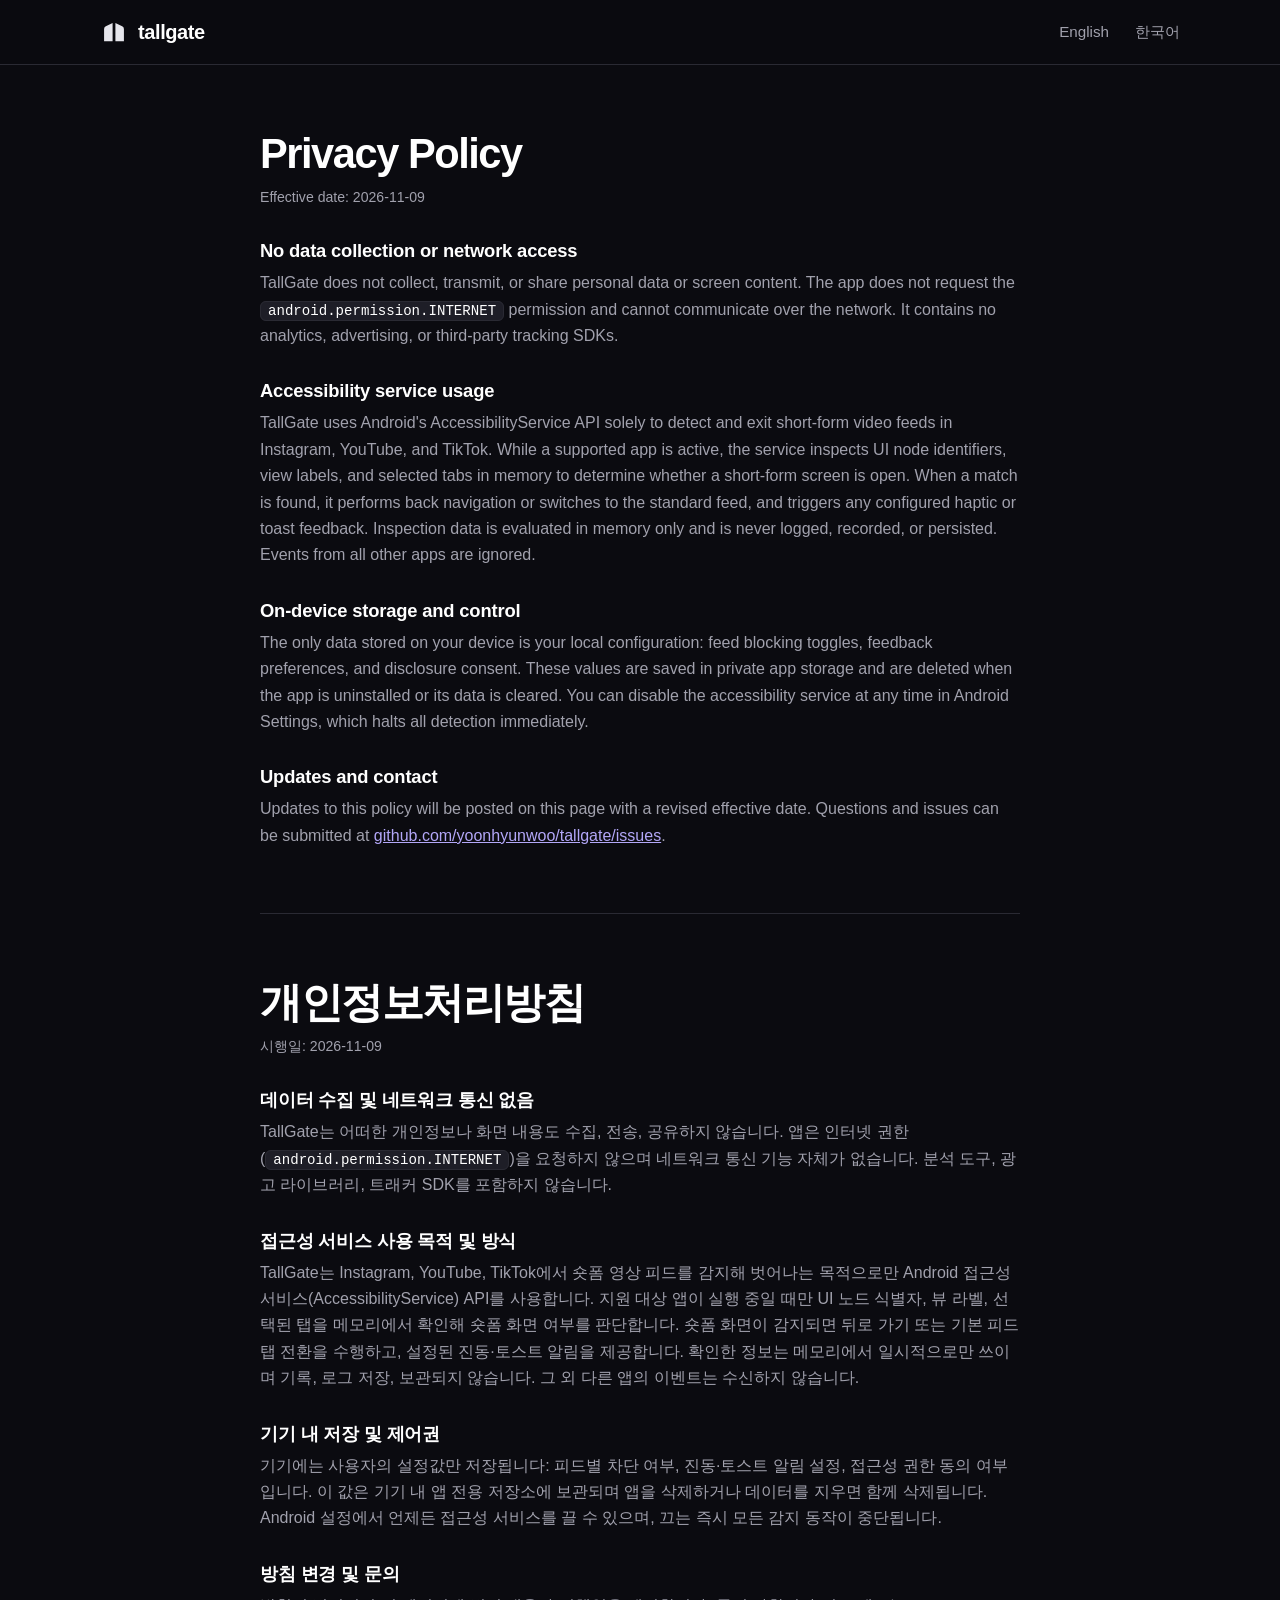
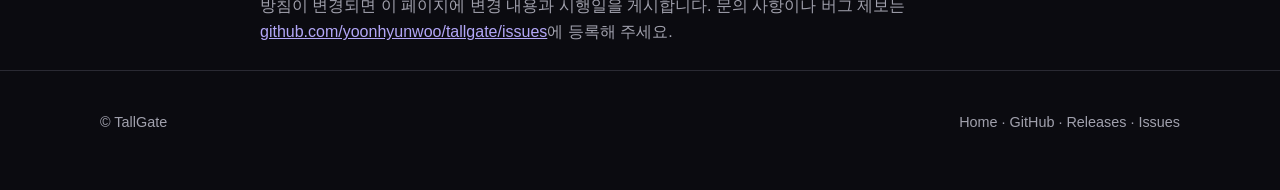
==== docs/privacy.html @ da76ae65 "docs: add privacy policy, refresh landing copy, drop unused .ico style" ====
<!doctype html>
<html lang="en">
<head>
  <meta charset="utf-8">
  <meta name="viewport" content="width=device-width, initial-scale=1">
  <title>Privacy Policy · TallGate</title>
  <meta name="description" content="TallGate privacy policy. No personal data or screen content is collected, stored off-device, or shared. The app has no internet permission.">
  <meta name="theme-color" content="#0b0b10">
  <link rel="icon" href="assets/favicon-32.png" type="image/png" sizes="32x32">
  <link rel="icon" href="assets/favicon-192.png" type="image/png" sizes="192x192">
  <link rel="apple-touch-icon" href="assets/apple-touch-icon.png">
  <link rel="stylesheet" href="style.css">
</head>
<body>

<header class="nav">
  <div class="wrap">
    <a class="brand" href="index.html"><img src="assets/logo.svg" alt="">tallgate</a>
    <nav class="nav-links">
      <a href="#en">English</a>
      <a href="#ko">한국어</a>
    </nav>
  </div>
</header>

<main>
  <article class="wrap doc" id="en" lang="en">
    <h1>Privacy Policy</h1>
    <p class="meta">Effective date: 2026-11-09</p>

    <h2>No data collection or network access</h2>
    <p>TallGate does not collect, transmit, or share personal data or screen content. The app does not request the <code>android.permission.INTERNET</code> permission and cannot communicate over the network. It contains no analytics, advertising, or third-party tracking SDKs.</p>

    <h2>Accessibility service usage</h2>
    <p>TallGate uses Android's AccessibilityService API solely to detect and exit short-form video feeds in Instagram, YouTube, and TikTok. While a supported app is active, the service inspects UI node identifiers, view labels, and selected tabs in memory to determine whether a short-form screen is open. When a match is found, it performs back navigation or switches to the standard feed, and triggers any configured haptic or toast feedback. Inspection data is evaluated in memory only and is never logged, recorded, or persisted. Events from all other apps are ignored.</p>

    <h2>On-device storage and control</h2>
    <p>The only data stored on your device is your local configuration: feed blocking toggles, feedback preferences, and disclosure consent. These values are saved in private app storage and are deleted when the app is uninstalled or its data is cleared. You can disable the accessibility service at any time in Android Settings, which halts all detection immediately.</p>

    <h2>Updates and contact</h2>
    <p>Updates to this policy will be posted on this page with a revised effective date. Questions and issues can be submitted at <a href="https://github.com/yoonhyunwoo/tallgate/issues">github.com/yoonhyunwoo/tallgate/issues</a>.</p>
  </article>

  <article class="wrap doc" id="ko" lang="ko">
    <h1>개인정보처리방침</h1>
    <p class="meta">시행일: 2026-11-09</p>

    <h2>데이터 수집 및 네트워크 통신 없음</h2>
    <p>TallGate는 어떠한 개인정보나 화면 내용도 수집, 전송, 공유하지 않습니다. 앱은 인터넷 권한(<code>android.permission.INTERNET</code>)을 요청하지 않으며 네트워크 통신 기능 자체가 없습니다. 분석 도구, 광고 라이브러리, 트래커 SDK를 포함하지 않습니다.</p>

    <h2>접근성 서비스 사용 목적 및 방식</h2>
    <p>TallGate는 Instagram, YouTube, TikTok에서 숏폼 영상 피드를 감지해 벗어나는 목적으로만 Android 접근성 서비스(AccessibilityService) API를 사용합니다. 지원 대상 앱이 실행 중일 때만 UI 노드 식별자, 뷰 라벨, 선택된 탭을 메모리에서 확인해 숏폼 화면 여부를 판단합니다. 숏폼 화면이 감지되면 뒤로 가기 또는 기본 피드 탭 전환을 수행하고, 설정된 진동·토스트 알림을 제공합니다. 확인한 정보는 메모리에서 일시적으로만 쓰이며 기록, 로그 저장, 보관되지 않습니다. 그 외 다른 앱의 이벤트는 수신하지 않습니다.</p>

    <h2>기기 내 저장 및 제어권</h2>
    <p>기기에는 사용자의 설정값만 저장됩니다: 피드별 차단 여부, 진동·토스트 알림 설정, 접근성 권한 동의 여부입니다. 이 값은 기기 내 앱 전용 저장소에 보관되며 앱을 삭제하거나 데이터를 지우면 함께 삭제됩니다. Android 설정에서 언제든 접근성 서비스를 끌 수 있으며, 끄는 즉시 모든 감지 동작이 중단됩니다.</p>

    <h2>방침 변경 및 문의</h2>
    <p>방침이 변경되면 이 페이지에 변경 내용과 시행일을 게시합니다. 문의 사항이나 버그 제보는 <a href="https://github.com/yoonhyunwoo/tallgate/issues">github.com/yoonhyunwoo/tallgate/issues</a>에 등록해 주세요.</p>
  </article>
</main>

<footer>
  <div class="wrap">
    <span>© TallGate</span>
    <span>
      <a href="index.html">Home</a> ·
      <a href="https://github.com/yoonhyunwoo/tallgate">GitHub</a> ·
      <a href="https://github.com/yoonhyunwoo/tallgate/releases">Releases</a> ·
      <a href="https://github.com/yoonhyunwoo/tallgate/issues">Issues</a>
    </span>
  </div>
</footer>

</body>
</html>
---- docs/style.css ----
:root {
  --bg: #0b0b10;
  --card: #17171e;
  --card-2: #1e1e27;
  --line: #2a2a33;
  --text: #ffffff;
  --muted: #a1a1ad;
  --accent: #8e7cf3;
  --accent-2: #b3a7f8;
  --warn: #f5c45e;
  --radius: 24px;
}
* { box-sizing: border-box; margin: 0; padding: 0; }
html { scroll-behavior: smooth; }
body {
  background: var(--bg);
  color: var(--text);
  font-family: -apple-system, BlinkMacSystemFont, "Pretendard", "Apple SD Gothic Neo", "Noto Sans KR", "Segoe UI", Roboto, sans-serif;
  line-height: 1.65;
  -webkit-font-smoothing: antialiased;
}
a { color: inherit; text-decoration: none; }
.wrap { width: min(1080px, 100% - 40px); margin-inline: auto; }

/* nav */
.nav { position: sticky; top: 0; z-index: 10; backdrop-filter: blur(14px); background: rgba(11, 11, 16, .8); border-bottom: 1px solid var(--line); }
.nav .wrap { display: flex; align-items: center; justify-content: space-between; height: 64px; }
.brand { display: flex; align-items: center; gap: 10px; font-weight: 800; font-size: 1.25rem; letter-spacing: -.02em; }
.brand img { width: 28px; height: 28px; }
.nav-links { display: flex; align-items: center; gap: 26px; color: var(--muted); font-size: .95rem; }
.nav-links a:hover { color: var(--text); }

/* buttons */
.btn { display: inline-flex; align-items: center; justify-content: center; gap: 8px; padding: 14px 24px; border-radius: 999px; font-weight: 700; font-size: 1rem; border: 1px solid transparent; transition: transform .15s, background .15s; }
.btn:hover { transform: translateY(-1px); }
.btn-primary { background: var(--accent); color: #0b0b10; }
.btn-primary:hover { background: #9d8df6; }
.btn-ghost { border-color: var(--line); color: var(--text); background: var(--card); }
.btn-ghost:hover { background: var(--card-2); }
.btn-sm { padding: 9px 18px; font-size: .9rem; }

/* hero */
.hero { padding: 88px 0 72px; position: relative; overflow: hidden; }
.hero::before { content: ""; position: absolute; width: 640px; height: 640px; right: -160px; top: -120px; background: radial-gradient(circle, rgba(142,124,243,.28), transparent 65%); pointer-events: none; }
.hero .wrap { display: grid; grid-template-columns: 1.15fr .85fr; gap: 56px; align-items: center; position: relative; }
.eyebrow { display: inline-block; padding: 6px 14px; border: 1px solid var(--line); border-radius: 999px; color: var(--accent-2); font-size: .85rem; font-weight: 600; background: var(--card); margin-bottom: 22px; }
h1 { font-size: clamp(2.2rem, 5vw, 3.6rem); line-height: 1.18; letter-spacing: -.035em; font-weight: 800; }
h1 em { font-style: normal; color: var(--accent); }
.lead { margin-top: 22px; color: var(--muted); font-size: 1.12rem; max-width: 34em; }
.cta { margin-top: 34px; display: flex; flex-wrap: wrap; gap: 12px; }
.meta { margin-top: 18px; color: var(--muted); font-size: .88rem; }

/* phone mock */
.phone { width: min(320px, 100%); margin-inline: auto; padding: 12px; border-radius: 46px; background: linear-gradient(160deg, #3a3a44, #15151b); box-shadow: 0 40px 80px rgba(0,0,0,.55), 0 0 0 1px #2c2c36 inset; }
.screen { background: var(--bg); border-radius: 36px; padding: 18px 16px 24px; }
.status { display: flex; justify-content: space-between; font-size: .7rem; color: var(--muted); padding: 0 6px 14px; }
.app-head { display: flex; align-items: center; gap: 10px; padding: 0 6px 16px; font-weight: 800; font-size: 1.35rem; letter-spacing: -.02em; }
.app-head img { width: 26px; height: 26px; }
.panel { background: var(--card); border-radius: 22px; padding: 16px 16px 4px; margin-bottom: 12px; }
.panel h4 { font-size: .95rem; margin-bottom: 4px; }
.row { display: flex; align-items: center; gap: 12px; padding: 11px 0; border-top: 1px solid var(--line); }
.row:first-of-type { border-top: 0; }
.row .ic { width: 34px; height: 34px; border-radius: 9px; flex: none; display: grid; place-items: center; font-weight: 800; font-size: .8rem; }
.ic.yt { background: #f61c0d; }
.ic.ig { background: linear-gradient(45deg, #feda75, #fa7e1e 25%, #d62976 50%, #962fbf 75%, #4f5bd5); }
.ic.tt { background: #000; border: 1px solid #222; }
.row .t { flex: 1; min-width: 0; }
.row .t b { display: block; font-size: .92rem; line-height: 1.25; }
.row .t span { color: var(--muted); font-size: .78rem; }
.sw { width: 46px; height: 26px; border-radius: 999px; background: #4b4b53; position: relative; flex: none; cursor: pointer; border: 0; transition: background .2s; }
.sw::after { content: ""; position: absolute; top: 4px; left: 4px; width: 18px; height: 18px; border-radius: 50%; background: #d9d9df; transition: transform .2s, background .2s; }
.sw[aria-checked="true"] { background: var(--accent); }
.sw[aria-checked="true"]::after { transform: translateX(20px); background: #fff; }
.sw:focus-visible { outline: 2px solid var(--accent-2); outline-offset: 3px; }

/* sections */
section { padding: 84px 0; }
.sec-head { max-width: 640px; margin-bottom: 44px; }
.sec-head .kicker { color: var(--accent-2); font-weight: 700; font-size: .9rem; margin-bottom: 10px; }
h2 { font-size: clamp(1.7rem, 3.4vw, 2.4rem); letter-spacing: -.03em; line-height: 1.25; font-weight: 800; }
.sec-head p { margin-top: 14px; color: var(--muted); }

.grid { display: grid; gap: 16px; grid-template-columns: repeat(3, 1fr); }
.card { background: var(--card); border-radius: var(--radius); padding: 28px; border: 1px solid transparent; }
.card:hover { border-color: var(--line); }
.card h3 { font-size: 1.1rem; margin-bottom: 8px; letter-spacing: -.01em; }
.card p { color: var(--muted); font-size: .96rem; }
.card .tag { display: inline-block; margin-top: 12px; font-size: .75rem; color: var(--accent-2); background: rgba(142,124,243,.12); padding: 3px 10px; border-radius: 999px; }

code { background: var(--card-2); border: 1px solid var(--line); padding: 1px 7px; border-radius: 6px; font-size: .88em; color: var(--text); font-family: ui-monospace, SFMono-Regular, Menlo, monospace; }

footer { border-top: 1px solid var(--line); padding: 40px 0 56px; color: var(--muted); font-size: .9rem; }
footer .wrap { display: flex; flex-wrap: wrap; justify-content: space-between; gap: 16px; }
footer a:hover { color: var(--text); }

/* document pages (privacy) */
.doc { padding: 64px 0 24px; max-width: 760px; }
.doc h1 { font-size: clamp(1.8rem, 4vw, 2.6rem); margin-bottom: 8px; }
.doc h2 { font-size: 1.15rem; margin: 30px 0 8px; letter-spacing: -.01em; }
.doc p { color: var(--muted); }
.doc a { color: var(--accent-2); text-decoration: underline; }
.doc .meta { margin: 0 0 8px; }
.doc + .doc { border-top: 1px solid var(--line); margin-top: 40px; padding-top: 64px; }

@media (max-width: 860px) {
  .hero { padding-top: 56px; }
  .hero .wrap { grid-template-columns: 1fr; }
  .grid { grid-template-columns: 1fr; }
  .nav-links a:not(.btn) { display: none; }
  section { padding: 60px 0; }
}
@media (prefers-reduced-motion: reduce) { * { transition: none !important; scroll-behavior: auto !important; } }
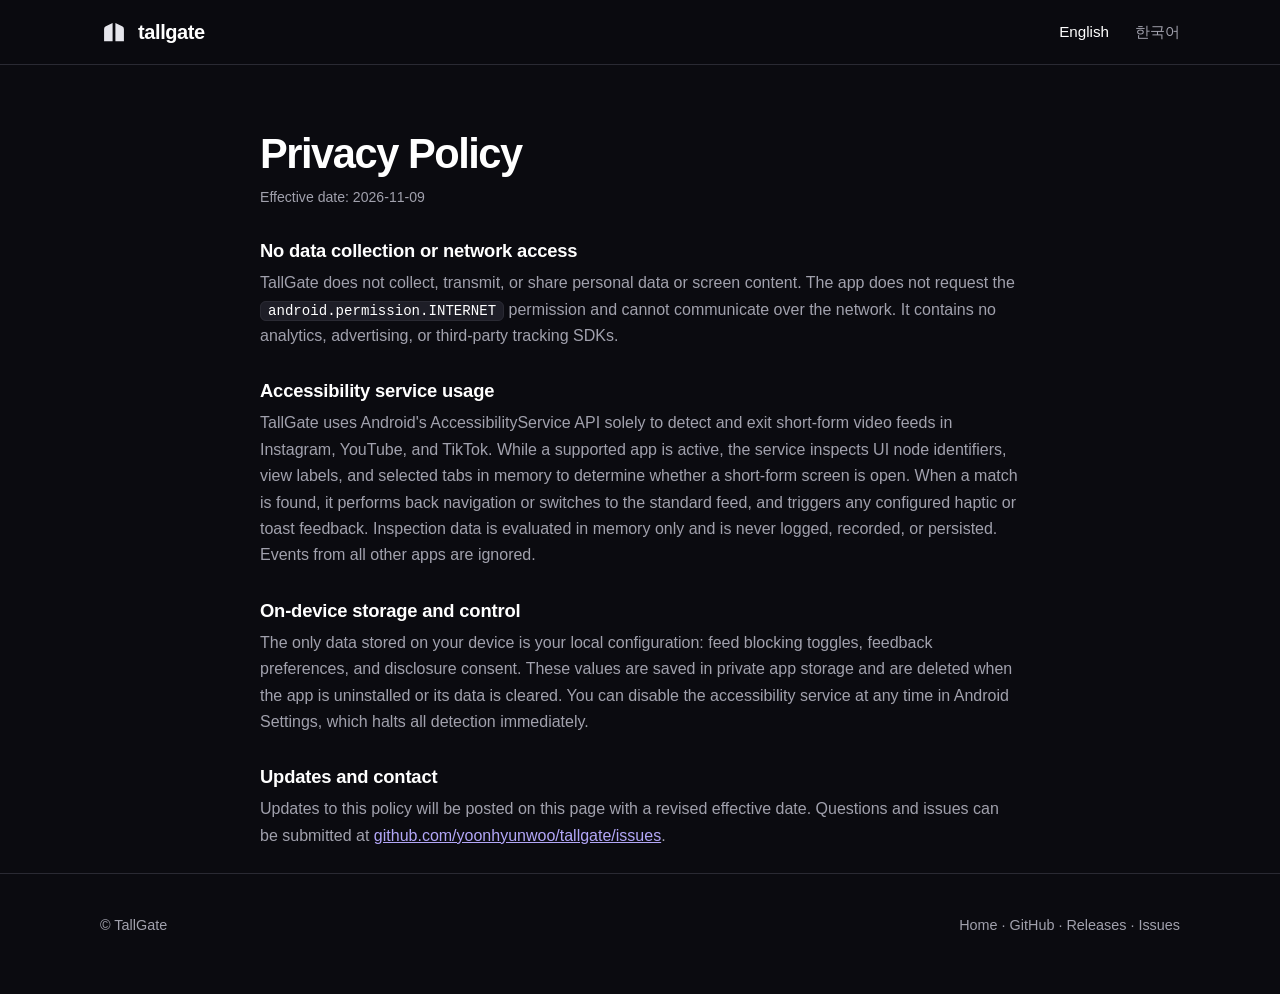
==== commit 9cdd4725: "docs: split privacy policy into separate English and Korean pages" ====
--- a/docs/privacy.html
+++ b/docs/privacy.html
@@ -6,6 +6,8 @@
   <title>Privacy Policy · TallGate</title>
   <meta name="description" content="TallGate privacy policy. No personal data or screen content is collected, stored off-device, or shared. The app has no internet permission.">
   <meta name="theme-color" content="#0b0b10">
+  <link rel="alternate" hreflang="en" href="https://yoonhyunwoo.github.io/tallgate/privacy.html">
+  <link rel="alternate" hreflang="ko" href="https://yoonhyunwoo.github.io/tallgate/privacy.ko.html">
   <link rel="icon" href="assets/favicon-32.png" type="image/png" sizes="32x32">
   <link rel="icon" href="assets/favicon-192.png" type="image/png" sizes="192x192">
   <link rel="apple-touch-icon" href="assets/apple-touch-icon.png">
@@ -17,14 +19,14 @@
   <div class="wrap">
     <a class="brand" href="index.html"><img src="assets/logo.svg" alt="">tallgate</a>
     <nav class="nav-links">
-      <a href="#en">English</a>
-      <a href="#ko">한국어</a>
+      <a href="privacy.html" hreflang="en" lang="en" aria-current="page">English</a>
+      <a href="privacy.ko.html" hreflang="ko" lang="ko">한국어</a>
     </nav>
   </div>
 </header>
 
 <main>
-  <article class="wrap doc" id="en" lang="en">
+  <article class="wrap doc">
     <h1>Privacy Policy</h1>
     <p class="meta">Effective date: 2026-11-09</p>
 
@@ -39,23 +41,6 @@
 
     <h2>Updates and contact</h2>
     <p>Updates to this policy will be posted on this page with a revised effective date. Questions and issues can be submitted at <a href="https://github.com/yoonhyunwoo/tallgate/issues">github.com/yoonhyunwoo/tallgate/issues</a>.</p>
-  </article>
-
-  <article class="wrap doc" id="ko" lang="ko">
-    <h1>개인정보처리방침</h1>
-    <p class="meta">시행일: 2026-11-09</p>
-
-    <h2>데이터 수집 및 네트워크 통신 없음</h2>
-    <p>TallGate는 어떠한 개인정보나 화면 내용도 수집, 전송, 공유하지 않습니다. 앱은 인터넷 권한(<code>android.permission.INTERNET</code>)을 요청하지 않으며 네트워크 통신 기능 자체가 없습니다. 분석 도구, 광고 라이브러리, 트래커 SDK를 포함하지 않습니다.</p>
-
-    <h2>접근성 서비스 사용 목적 및 방식</h2>
-    <p>TallGate는 Instagram, YouTube, TikTok에서 숏폼 영상 피드를 감지해 벗어나는 목적으로만 Android 접근성 서비스(AccessibilityService) API를 사용합니다. 지원 대상 앱이 실행 중일 때만 UI 노드 식별자, 뷰 라벨, 선택된 탭을 메모리에서 확인해 숏폼 화면 여부를 판단합니다. 숏폼 화면이 감지되면 뒤로 가기 또는 기본 피드 탭 전환을 수행하고, 설정된 진동·토스트 알림을 제공합니다. 확인한 정보는 메모리에서 일시적으로만 쓰이며 기록, 로그 저장, 보관되지 않습니다. 그 외 다른 앱의 이벤트는 수신하지 않습니다.</p>
-
-    <h2>기기 내 저장 및 제어권</h2>
-    <p>기기에는 사용자의 설정값만 저장됩니다: 피드별 차단 여부, 진동·토스트 알림 설정, 접근성 권한 동의 여부입니다. 이 값은 기기 내 앱 전용 저장소에 보관되며 앱을 삭제하거나 데이터를 지우면 함께 삭제됩니다. Android 설정에서 언제든 접근성 서비스를 끌 수 있으며, 끄는 즉시 모든 감지 동작이 중단됩니다.</p>
-
-    <h2>방침 변경 및 문의</h2>
-    <p>방침이 변경되면 이 페이지에 변경 내용과 시행일을 게시합니다. 문의 사항이나 버그 제보는 <a href="https://github.com/yoonhyunwoo/tallgate/issues">github.com/yoonhyunwoo/tallgate/issues</a>에 등록해 주세요.</p>
   </article>
 </main>
 
--- a/docs/style.css
+++ b/docs/style.css
@@ -100,7 +100,7 @@
 .doc p { color: var(--muted); }
 .doc a { color: var(--accent-2); text-decoration: underline; }
 .doc .meta { margin: 0 0 8px; }
-.doc + .doc { border-top: 1px solid var(--line); margin-top: 40px; padding-top: 64px; }
+.nav-links a[aria-current="page"] { color: var(--text); }
 
 @media (max-width: 860px) {
   .hero { padding-top: 56px; }
